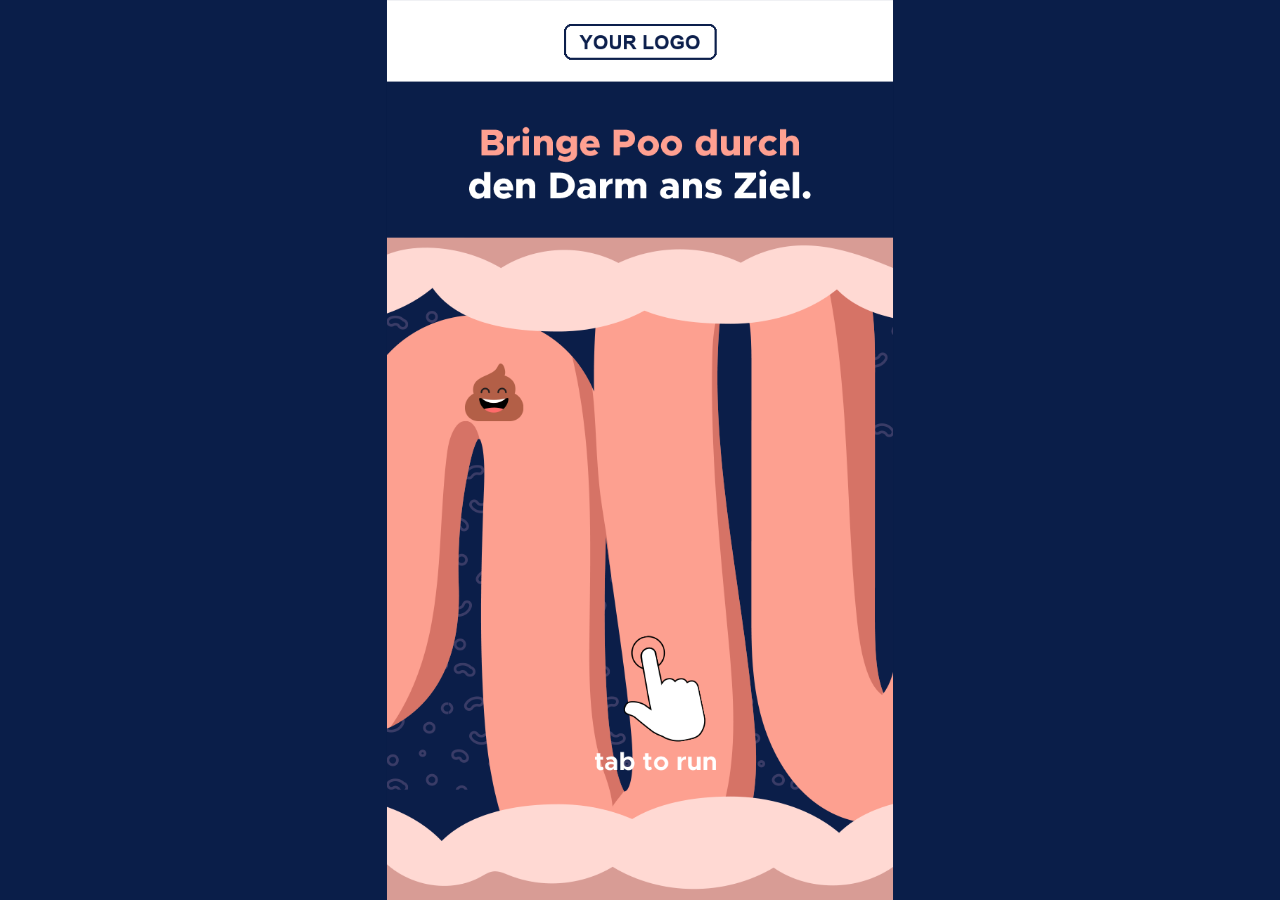
==== index.html @ 0d7e9e3b "layout,start_screen" ====
<!doctype html>
<html lang="de">
<head>
  <meta charset="utf-8">
  <meta name="viewport" content="width=device-width, initial-scale=1, viewport-fit=cover, user-scalable=no">
  <title>Gut Run</title>
  <link rel="stylesheet" href="style.css">
</head>
<body>
  <div id="ad">
    <div id="world">
      <img class="layer" src="assets/bg.jpg" alt="">
      <img class="layer" src="assets/game/bg_texture.png" alt="">
      <canvas id="game" width="720" height="1280"></canvas>
      <img class="layer" src="assets/border.png" alt="">
    </div>

    <img class="layer" src="assets/logo.png" alt="">

    <div id="start">
      <img class="layer" id="headline" src="assets/game/tut.png" alt="Bringe Poo durch den Darm ans Ziel.">
      <img id="gesture" src="assets/gesture.png" alt="tap to run">
    </div>
  </div>

  <script src="game.js"></script>
</body>
</html>
---- style.css ----
* { margin: 0; padding: 0; box-sizing: border-box; }

html, body {
  height: 100%;
  overflow: hidden;
  background: #0a1e49;
  touch-action: manipulation;
  -webkit-user-select: none;
  user-select: none;
  -webkit-tap-highlight-color: transparent;
}

/*
  Design is 360x640. game.js sets:
  --s      scale, so 360px fills the screen width
  --extra  how much taller than 640 the phone is (in design px)
  Extra height goes into the navy headline band, the gut keeps its size.
*/
#ad {
  position: absolute;
  left: 50%;
  top: 0;
  width: 360px;
  height: calc(640px + var(--extra, 0px));
  transform: translateX(-50%) scale(var(--s, 1));
  transform-origin: 50% 0;
  overflow: hidden;
  background: #0a1e49;
}

#world {
  position: absolute;
  left: 0;
  top: var(--extra, 0px);
  width: 360px;
  height: 640px;
}

.layer, canvas {
  position: absolute;
  left: 0;
  top: 0;
  width: 360px;
  height: 640px;
  pointer-events: none;
}

/* the gut strip starts above the pink border - hide that part, like in the design */
#world::after {
  content: '';
  position: absolute;
  left: 0;
  top: 0;
  width: 360px;
  height: 168.5px;
  background: #0a1e49;
}

#headline {
  top: calc(var(--extra, 0px) / 2);
}

#gesture {
  position: absolute;
  left: 147.5px;
  top: calc(452px + var(--extra, 0px));
  width: 86.5px;
  pointer-events: none;
}
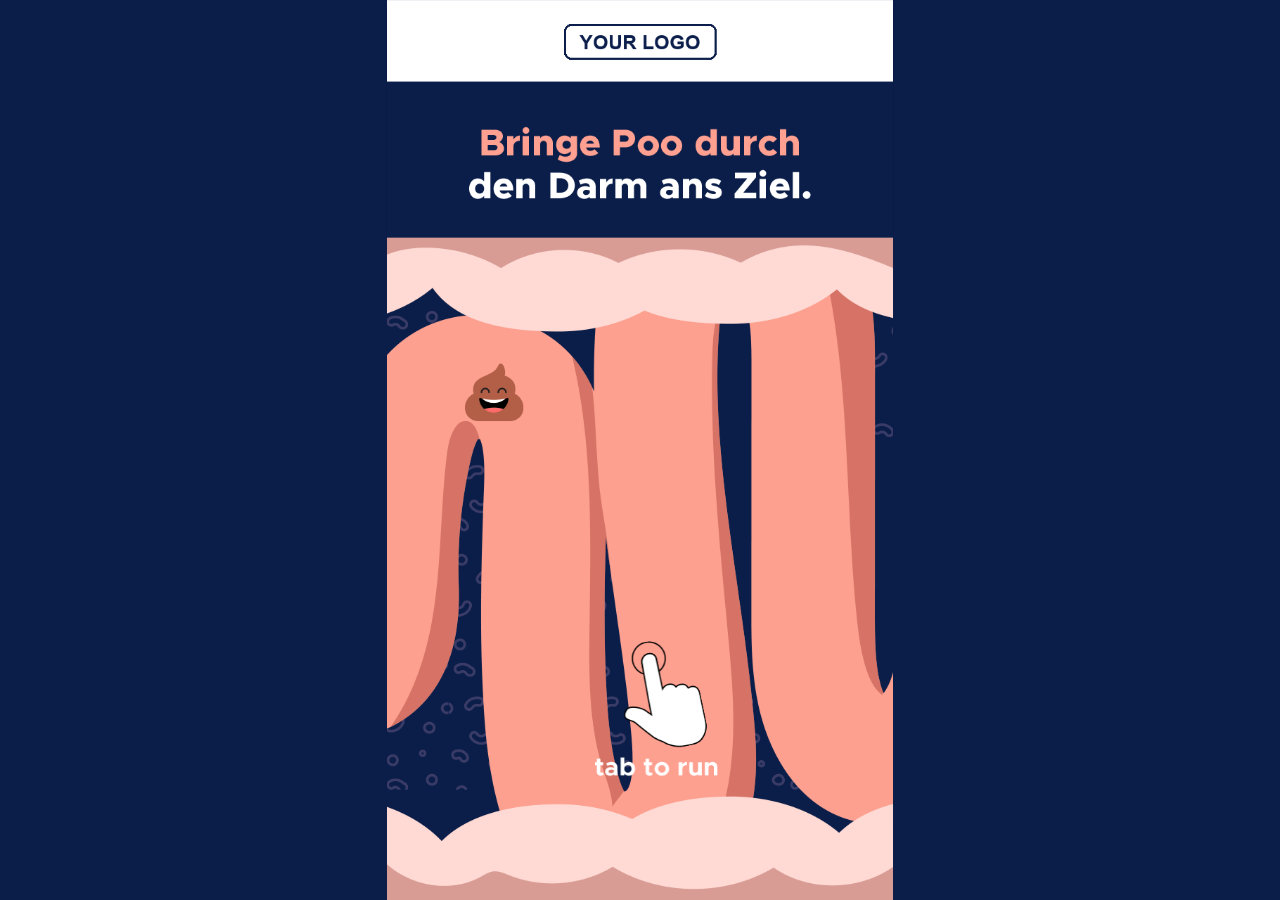
==== commit 75161249: "animation, endcards" ====
--- a/index.html
+++ b/index.html
@@ -15,14 +15,38 @@
       <img class="layer" src="assets/border.png" alt="">
     </div>
 
+    <img class="layer" id="headline" src="assets/game/tut.png" alt="Bringe Poo durch den Darm ans Ziel.">
+    <img id="gesture" src="assets/gesture.png" alt="tap to run">
+
+    <div class="endcard" id="fail" hidden>
+      <div class="card">
+        <img class="layer" src="assets/endcard/fail/bubble.png" alt="" style="transform-origin: 180px 235px">
+        <img class="layer bac" src="assets/endcard/fail/bac1.png" alt="" style="transform-origin: 144px 133px">
+        <img class="layer bac" src="assets/endcard/fail/bac2.png" alt="" style="transform-origin: 258px 215px">
+        <img class="layer bac" src="assets/endcard/fail/bac3.png" alt="" style="transform-origin: 87px 231px">
+        <img class="layer bac" src="assets/endcard/fail/bac4.png" alt="" style="transform-origin: 94px 148px">
+        <img class="layer bac" src="assets/endcard/fail/bac5.png" alt="" style="transform-origin: 221px 155px">
+        <img class="layer poo" src="assets/endcard/fail/sad.png" alt="" style="transform-origin: 180px 300px">
+        <img class="layer hl" src="assets/endcard/fail/hl.png" alt="Poo, das tat weh! Erfahre jetzt, was deinem Darm guttut.">
+        <img class="btn cta" src="assets/endcard/fail/cta.png" alt="Jetzt informieren!" style="left: 37px; top: 482.5px; width: 186px">
+        <img class="btn replay" src="assets/endcard/fail/replay.png" alt="Nochmal spielen" style="left: 37px; top: 538.5px; width: 185.5px">
+      </div>
+    </div>
+
+    <div class="endcard" id="win" hidden>
+      <div class="card">
+        <img class="layer" src="assets/endcard/win/bubble.png" alt="" style="transform-origin: 180px 245px">
+        <img class="layer confetti" src="assets/endcard/win/konfetti.png" alt="" style="transform-origin: 30px 110px">
+        <img class="layer poo" src="assets/endcard/win/happy.png" alt="" style="transform-origin: 180px 406px">
+        <img class="layer hl" src="assets/endcard/win/hl.png" alt="Poo, tut das gut! Wenn du weißt, was dein Darm braucht.">
+        <img class="btn cta" src="assets/endcard/win/cta.png" alt="Jetzt mehr erfahren" style="left: 28px; top: 560px; width: 214px">
+      </div>
+    </div>
+
     <img class="layer" src="assets/logo.png" alt="">
-
-    <div id="start">
-      <img class="layer" id="headline" src="assets/game/tut.png" alt="Bringe Poo durch den Darm ans Ziel.">
-      <img id="gesture" src="assets/gesture.png" alt="tap to run">
-    </div>
   </div>
 
+  <script src="lib/gsap.min.js"></script>
   <script src="game.js"></script>
 </body>
 </html>
--- a/style.css
+++ b/style.css
@@ -10,12 +10,6 @@
   -webkit-tap-highlight-color: transparent;
 }
 
-/*
-  Design is 360x640. game.js sets:
-  --s      scale, so 360px fills the screen width
-  --extra  how much taller than 640 the phone is (in design px)
-  Extra height goes into the navy headline band, the gut keeps its size.
-*/
 #ad {
   position: absolute;
   left: 50%;
@@ -45,7 +39,6 @@
   pointer-events: none;
 }
 
-/* the gut strip starts above the pink border - hide that part, like in the design */
 #world::after {
   content: '';
   position: absolute;
@@ -67,3 +60,22 @@
   width: 86.5px;
   pointer-events: none;
 }
+
+.endcard {
+  position: absolute;
+  inset: 0;
+  background: #0a1e49;
+}
+
+.card {
+  position: absolute;
+  left: 0;
+  top: calc(var(--extra, 0px) / 2);
+  width: 360px;
+  height: 640px;
+}
+
+.btn {
+  position: absolute;
+  cursor: pointer;
+}
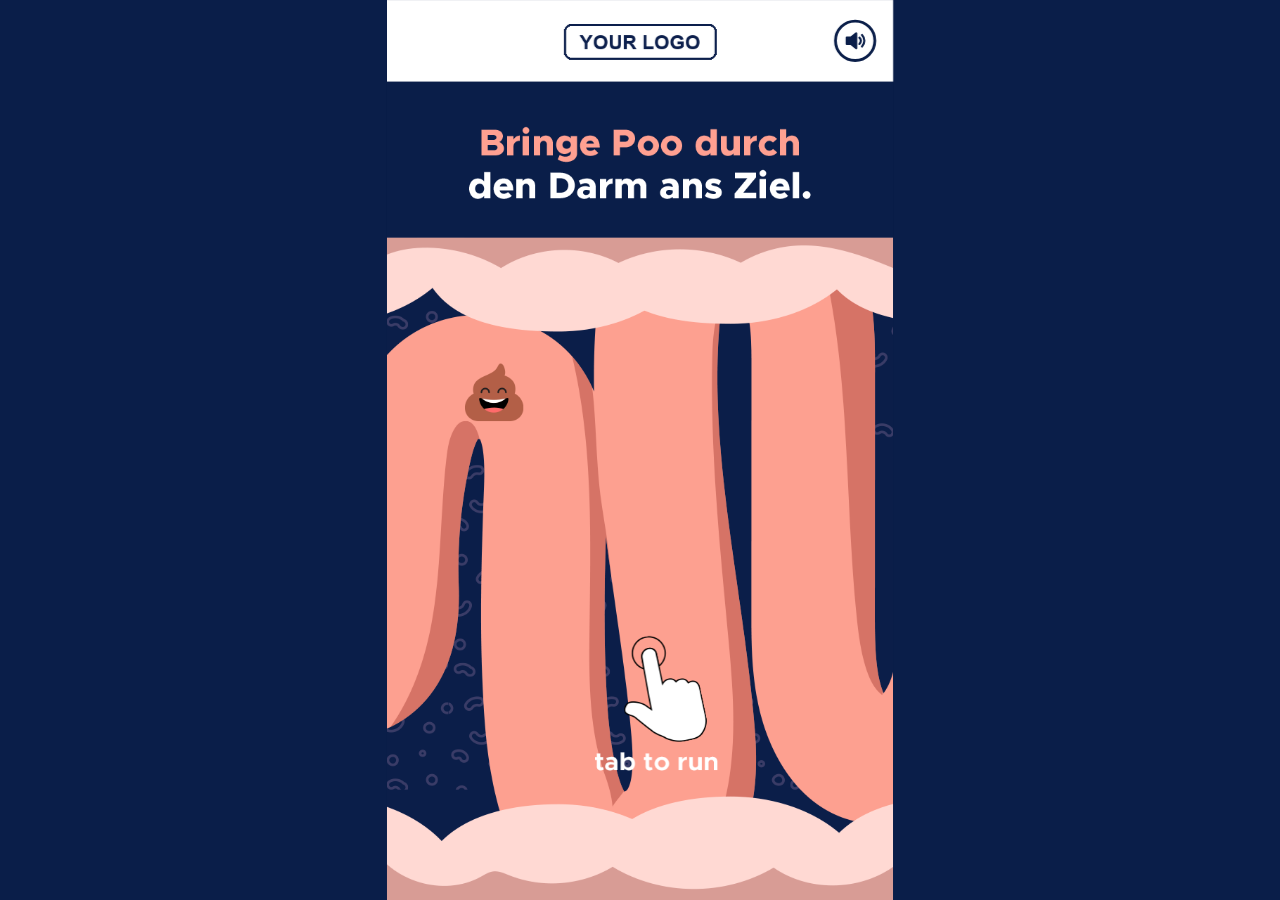
==== commit ab8f4b88: "final version, small fixes, compress" ====
--- a/index.html
+++ b/index.html
@@ -44,6 +44,14 @@
     </div>
 
     <img class="layer" src="assets/logo.png" alt="">
+
+    <button id="mute" aria-label="Ton aus">
+      <svg viewBox="0 0 24 24" width="18" height="18" fill="none" stroke="#0a1e49" stroke-width="2" stroke-linecap="round" stroke-linejoin="round">
+        <path d="M4 9h4l5-4v14l-5-4H4z" fill="#0a1e49"/>
+        <path class="on" d="M16 9a4 4 0 0 1 0 6M18.5 6.5a8 8 0 0 1 0 11"/>
+        <path class="off" d="M16 9l6 6M22 9l-6 6"/>
+      </svg>
+    </button>
   </div>
 
   <script src="lib/gsap.min.js"></script>
--- a/style.css
+++ b/style.css
@@ -1,4 +1,5 @@
-* { margin: 0; padding: 0; box-sizing: border-box; }
+* 
+{ margin: 0; padding: 0; box-sizing: border-box; }
 
 html, body {
   height: 100%;
@@ -20,6 +21,12 @@
   transform-origin: 50% 0;
   overflow: hidden;
   background: #0a1e49;
+  visibility: hidden;
+}
+
+img {
+  -webkit-user-drag: none;
+  -webkit-touch-callout: none;
 }
 
 #world {
@@ -79,3 +86,26 @@
   position: absolute;
   cursor: pointer;
 }
+
+#mute {
+  position: absolute;
+  right: 12px;
+  top: 14px;
+  width: 30px;
+  height: 30px;
+  display: grid;
+  place-items: center;
+  border: 2px solid #0a1e49;
+  border-radius: 50%;
+  background: #fff;
+  cursor: pointer;
+}
+
+#mute .off,
+#mute.muted .on {
+  display: none;
+}
+
+#mute.muted .off {
+  display: inline;
+}
